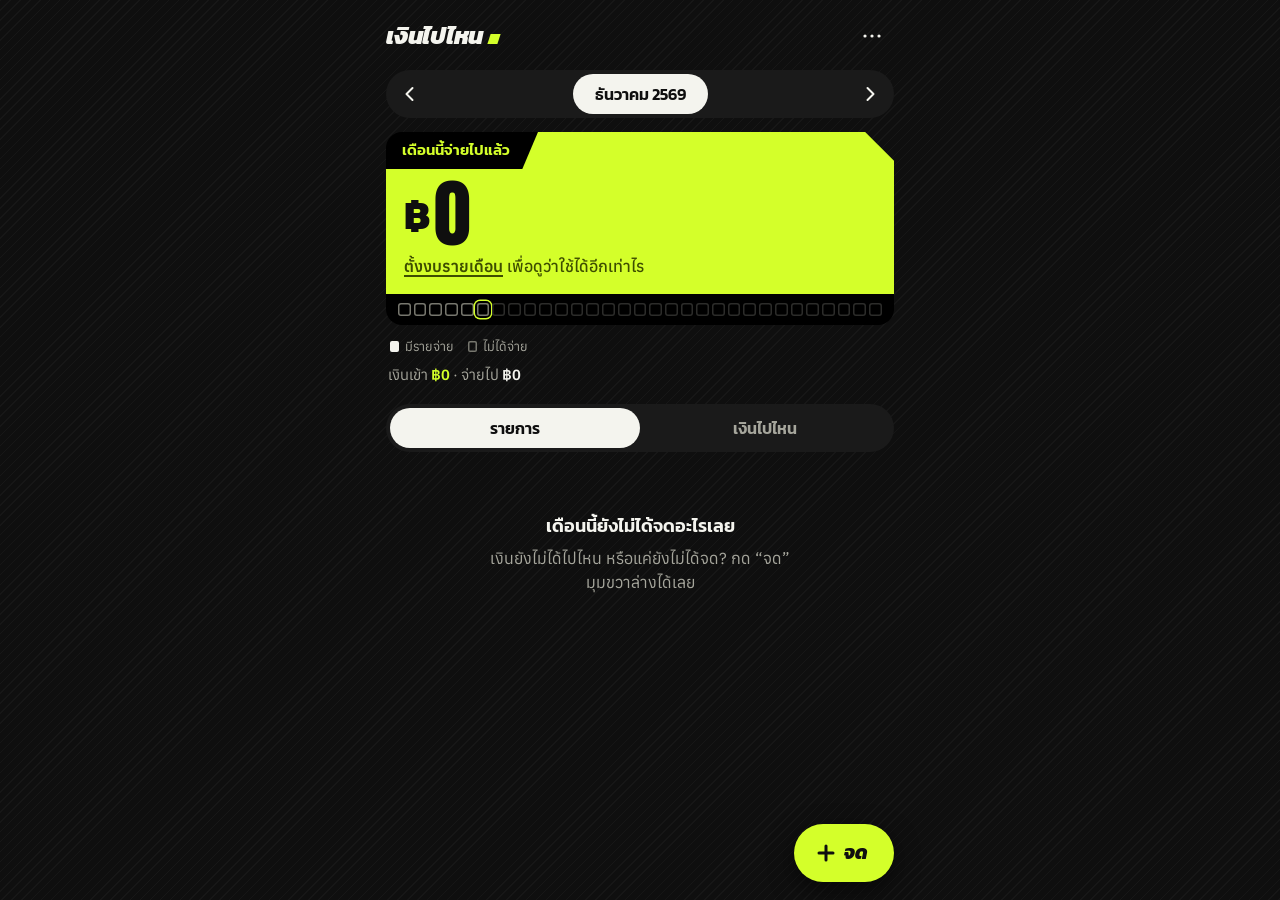
==== index.html @ 09e3bf46 "เงินไปไหน: แอปจดรายรับรายจ่ายประจำวัน - จดรายรับ/รายจ่าย แยกหมวด แก้ไข/ลบพร้อมเลิกทำ จดต่อเนื่องได้ใ" ====
<!doctype html>
<html lang="th">
<head>
  <meta charset="utf-8">
  <meta name="viewport" content="width=device-width, initial-scale=1, viewport-fit=cover">
  <title>เงินไปไหน</title>
  <meta name="description" content="จดรายรับรายจ่ายประจำวันแบบง่ายๆ รู้ว่าเดือนนี้ใช้ได้อีกเท่าไร">
  <meta name="theme-color" content="#0f0f0f">
  <meta name="color-scheme" content="dark">
  <link rel="icon" href="data:image/svg+xml,<svg xmlns='http://www.w3.org/2000/svg' viewBox='0 0 32 32'><rect width='32' height='32' rx='8' fill='%23d4ff2a'/><path d='M9 23 16 9l7 14' stroke='%230f0f0f' stroke-width='3.5' fill='none' stroke-linecap='round' stroke-linejoin='round'/></svg>">
  <link rel="stylesheet" href="fonts/fonts.css">
  <link rel="stylesheet" href="styles.css">
</head>
<body>
  <svg width="0" height="0" style="position:absolute" aria-hidden="true">
    <defs>
      <symbol id="i-food" viewBox="0 0 24 24"><path d="M4 12h16a8 8 0 0 1-16 0Z"/><path d="m14 3-3.5 8M19 4l-6 7"/></symbol>
      <symbol id="i-drink" viewBox="0 0 24 24"><path d="M6.5 8h11l-1.4 12.2a1 1 0 0 1-1 .8H8.9a1 1 0 0 1-1-.8Z"/><path d="m12 8 1.6-5H17M7 13h10"/></symbol>
      <symbol id="i-transport" viewBox="0 0 24 24"><rect x="5" y="3" width="14" height="14" rx="2.5"/><path d="M5 10h14M8.5 17v3M15.5 17v3M8.5 13.5h.01M15.5 13.5h.01"/></symbol>
      <symbol id="i-shopping" viewBox="0 0 24 24"><path d="M5 8h14l-1 12.1a1 1 0 0 1-1 .9H7a1 1 0 0 1-1-.9Z"/><path d="M9 10V6.5a3 3 0 0 1 6 0V10"/></symbol>
      <symbol id="i-bills" viewBox="0 0 24 24"><path d="M13.5 2.5 5 13.5h6.5l-1 8 8.5-11h-6.5Z"/></symbol>
      <symbol id="i-home" viewBox="0 0 24 24"><path d="M3.5 11 12 3.5l8.5 7.5"/><path d="M5.5 9.5V20h13V9.5M10 20v-5.5h4V20"/></symbol>
      <symbol id="i-health" viewBox="0 0 24 24"><path d="M9 3.5h6v5.5h5.5v6H15v5.5H9V15H3.5V9H9Z"/></symbol>
      <symbol id="i-fun" viewBox="0 0 24 24"><path d="M3.5 7h17v3.2a2 2 0 0 0 0 3.6V17h-17v-3.2a2 2 0 0 0 0-3.6Z"/><path d="M14 7v10" stroke-dasharray="2 2.2"/></symbol>
      <symbol id="i-merit" viewBox="0 0 24 24"><path d="M12 2.8c2.3 3 3.3 4.7 3.3 6.6a3.3 3.3 0 0 1-6.6 0c0-1.9 1-3.6 3.3-6.6Z"/><path d="M9.5 15.5h5V21h-5ZM6 21h12"/></symbol>
      <symbol id="i-other" viewBox="0 0 24 24"><path d="m4 7.5 8-4 8 4v9l-8 4-8-4Z"/><path d="m4 7.5 8 4 8-4M12 11.5v9"/></symbol>
      <symbol id="i-salary" viewBox="0 0 24 24"><rect x="3" y="7" width="18" height="13" rx="2"/><path d="M9 7V4.5h6V7M3 12.5h18M12 11v3"/></symbol>
      <symbol id="i-side" viewBox="0 0 24 24"><circle cx="12" cy="12" r="8.5"/><path d="M12 7v10M9.3 9.5h3.9a1.6 1.6 0 0 1 0 3.2H10m0 0h3.6a1.6 1.6 0 0 1 0 3.2H9.3"/></symbol>
      <symbol id="i-gift" viewBox="0 0 24 24"><path d="M4.5 11h15v9.5h-15ZM3 7.5h18V11H3ZM12 7.5v13"/><path d="M12 7.5S9.5 3 7.8 4.6 9 7.5 12 7.5Zm0 0s2.5-4.5 4.2-2.9S15 7.5 12 7.5Z"/></symbol>
      <symbol id="i-refund" viewBox="0 0 24 24"><path d="M4.5 12a7.5 7.5 0 1 0 2.4-5.5"/><path d="M4 3.5V8h4.5"/></symbol>
      <symbol id="i-other-in" viewBox="0 0 24 24"><path d="M12 3.5v5M12 15.5v5M3.5 12h5M15.5 12h5M6.3 6.3l2.4 2.4M15.3 15.3l2.4 2.4M6.3 17.7l2.4-2.4M15.3 8.7l2.4-2.4"/></symbol>
      <symbol id="i-unknown" viewBox="0 0 24 24"><circle cx="12" cy="12" r="8.5"/><path d="M9.8 9.6a2.3 2.3 0 1 1 3.2 2.1c-.6.3-1 .8-1 1.5v.4M12 16.6h.01"/></symbol>
      <symbol id="i-dots" viewBox="0 0 24 24"><path d="M5 12h.01M12 12h.01M19 12h.01"/></symbol>
      <symbol id="i-left" viewBox="0 0 24 24"><path d="m14.5 6-6 6 6 6"/></symbol>
      <symbol id="i-right" viewBox="0 0 24 24"><path d="m9.5 6 6 6-6 6"/></symbol>
      <symbol id="i-plus" viewBox="0 0 24 24"><path d="M12 5v14M5 12h14"/></symbol>
      <symbol id="i-close" viewBox="0 0 24 24"><path d="m6 6 12 12M18 6 6 18"/></symbol>
      <symbol id="i-sheet" viewBox="0 0 24 24"><path d="M5 3.5h10l4 4v13H5Z"/><path d="M9 12h6M9 16h6"/></symbol>
      <symbol id="i-save" viewBox="0 0 24 24"><path d="M12 3.5v11M7.5 10l4.5 4.5 4.5-4.5M4.5 19.5h15"/></symbol>
      <symbol id="i-restore" viewBox="0 0 24 24"><path d="M12 15V4M7.5 8.5 12 4l4.5 4.5M4.5 19.5h15"/></symbol>
      <symbol id="i-trash" viewBox="0 0 24 24"><path d="M4.5 6.5h15M9.5 6.5V4h5v2.5M6.5 6.5l1 14h9l1-14"/></symbol>
      <symbol id="i-check" viewBox="0 0 24 24"><path d="m5 12.5 4.5 4.5L19 7.5"/></symbol>
    </defs>
  </svg>

  <div class="app">
    <header class="bar">
      <h1 class="logo">เงินไปไหน</h1>
      <button class="icon-btn" id="menuBtn" aria-label="งบและข้อมูล"><svg class="ic"><use href="#i-dots"/></svg></button>
    </header>

    <nav class="months" aria-label="เลือกเดือน">
      <button class="icon-btn" id="prevMonth" aria-label="เดือนก่อน"><svg class="ic"><use href="#i-left"/></svg></button>
      <button class="month-pill" id="monthLabel" title="กลับไปเดือนนี้"></button>
      <button class="icon-btn" id="nextMonth" aria-label="เดือนถัดไป"><svg class="ic"><use href="#i-right"/></svg></button>
    </nav>

    <section class="answer" id="answer" aria-live="polite"></section>
    <p class="flow" id="flow"></p>

    <div class="tabs" role="tablist" aria-label="มุมมอง">
      <button class="tab" role="tab" data-view="list">รายการ</button>
      <button class="tab" role="tab" data-view="stats">เงินไปไหน</button>
    </div>

    <main id="view"></main>
  </div>

  <button class="fab" id="addBtn"><svg class="ic"><use href="#i-plus"/></svg>จด</button>

  <!-- จด / แก้ไขรายการ -->
  <dialog id="txDialog" class="sheet" aria-labelledby="txTitle">
    <form id="txForm" novalidate>
      <div class="sheet-head">
        <h2 id="txTitle">จดรายการ</h2>
        <button type="button" class="icon-btn" id="closeTx" aria-label="ปิด"><svg class="ic"><use href="#i-close"/></svg></button>
      </div>

      <div class="seg" id="typeSeg" role="group" aria-label="ประเภท">
        <button type="button" data-type="expense">รายจ่าย</button>
        <button type="button" data-type="income">รายรับ</button>
      </div>

      <label class="amount">
        <span class="baht">฿</span>
        <input id="amount" inputmode="decimal" autocomplete="off" placeholder="0" aria-label="จำนวนเงิน (พิมพ์ 60+45 ได้)">
      </label>

      <div class="cats" id="catGrid" role="group" aria-label="หมวด"></div>

      <div class="fields">
        <label class="field">
          <span>จดไว้กันลืม</span>
          <input id="note" maxlength="80" placeholder="เช่น ข้าวมันไก่" autocomplete="off">
        </label>
        <div class="field">
          <span id="dateLbl">วันที่ · <b id="dateShow"></b></span>
          <div class="date-row" role="group" aria-labelledby="dateLbl">
            <button type="button" class="dchip" data-day="today">วันนี้</button>
            <button type="button" class="dchip" data-day="yesterday">เมื่อวาน</button>
            <span class="dchip-wrap">
              <button type="button" class="dchip" data-day="pick">เลือกวัน</button>
              <input type="date" id="date" tabindex="-1" aria-label="เลือกวันที่">
            </span>
          </div>
        </div>
      </div>

      <p class="form-msg" id="formMsg" hidden></p>

      <div class="sheet-foot">
        <button type="button" class="btn danger" id="deleteBtn" hidden><svg class="ic"><use href="#i-trash"/></svg>ลบ</button>
        <span class="spacer"></span>
        <button type="button" class="btn ghost" id="doneBtn">เสร็จ</button>
        <button type="submit" class="btn primary" id="saveBtn">บันทึก</button>
      </div>
    </form>
  </dialog>

  <!-- งบ + ข้อมูล -->
  <dialog id="menuDialog" class="sheet" aria-labelledby="menuTitle">
    <div class="menu">
      <div class="sheet-head">
        <h2 id="menuTitle">งบต่อเดือน</h2>
        <button type="button" class="icon-btn" id="menuClose" aria-label="ปิด"><svg class="ic"><use href="#i-close"/></svg></button>
      </div>
      <form class="budget-form" id="budgetForm" novalidate>
        <label class="amount amount-sm">
          <span class="baht">฿</span>
          <input id="budgetInput" inputmode="decimal" autocomplete="off" placeholder="เช่น 15000" aria-label="งบใช้จ่ายต่อเดือน">
        </label>
        <button type="submit" class="btn primary">ตั้งงบ</button>
      </form>
      <p class="menu-note" id="budgetNote">แอปจะบอกว่าเดือนนี้ใช้ได้อีกเท่าไร และใช้ได้วันละเท่าไรจนถึงสิ้นเดือน ถ้าเว้นว่างไว้จะเป็นการยกเลิกงบ</p>

      <h3 class="menu-h" id="fixedHead">รายจ่ายประจำทุกเดือน</h3>
      <p class="menu-note">เช่น ค่าห้องรวมน้ำไฟ ค่าเน็ต ค่ามือถือ แอปจะหักออกจากงบให้ทุกเดือน ไม่ต้องจดเอง</p>
      <ul class="fixed-list" id="fixedList"></ul>
      <form class="fixed-form" id="fixedForm" novalidate>
        <div class="fixed-grid">
          <label class="field">
            <span>ชื่อรายการ</span>
            <input id="fixedName" maxlength="40" placeholder="เช่น ค่าห้อง+น้ำไฟ" autocomplete="off">
          </label>
          <label class="field">
            <span>บาทต่อเดือน</span>
            <input id="fixedAmount" inputmode="decimal" placeholder="เช่น 3,500" autocomplete="off">
          </label>
          <label class="field">
            <span>หมวด</span>
            <select id="fixedCat"></select>
          </label>
        </div>
        <p class="form-msg" id="fixedMsg" hidden></p>
        <div class="sheet-foot">
          <button type="button" class="btn ghost" id="fixedCancel" hidden>ยกเลิกแก้ไข</button>
          <span class="spacer"></span>
          <button type="submit" class="btn primary" id="fixedSave">เพิ่มรายจ่ายประจำ</button>
        </div>
      </form>

      <h3 class="menu-h">ข้อมูลของคุณ</h3>
      <p class="menu-note" id="menuNote"></p>
      <button class="menu-item" id="exportCsv"><svg class="ic"><use href="#i-sheet"/></svg>ส่งออกเป็น CSV เปิดใน Excel ได้</button>
      <button class="menu-item" id="backupJson"><svg class="ic"><use href="#i-save"/></svg>สำรองข้อมูลเป็นไฟล์</button>
      <button class="menu-item" id="restoreJson"><svg class="ic"><use href="#i-restore"/></svg>กู้คืนจากไฟล์สำรอง</button>
      <button class="menu-item danger" id="clearAll"><svg class="ic"><use href="#i-trash"/></svg>ลบข้อมูลทั้งหมด</button>
    </div>
  </dialog>

  <input type="file" id="importFile" accept="application/json,.json" hidden>
  <div class="toast" id="toast" role="status" aria-live="polite"></div>

  <script src="app.js"></script>
</body>
</html>
---- fonts/fonts.css ----
/* ฟอนต์เก็บไว้ในเครื่อง เพื่อให้ใช้งานได้แม้ไม่มีอินเทอร์เน็ต (ที่มา: Google Fonts, SIL Open Font License) */
@font-face {
  font-family: 'Anton';
  font-style: normal;
  font-weight: 400;
  font-display: swap;
  src: url(anton-400-latin.woff2) format('woff2');
  unicode-range: U+0000-00FF, U+0131, U+0152-0153, U+02BB-02BC, U+02C6, U+02DA, U+02DC, U+0304, U+0308, U+0329, U+2000-206F, U+20AC, U+2122, U+2191, U+2193, U+2212, U+2215, U+FEFF, U+FFFD;
}
@font-face {
  font-family: 'Anuphan';
  font-style: normal;
  font-weight: 400;
  font-display: swap;
  src: url(anuphan-400-thai.woff2) format('woff2');
  unicode-range: U+02D7, U+0303, U+0331, U+0E01-0E5B, U+200C-200D, U+25CC;
}
@font-face {
  font-family: 'Anuphan';
  font-style: normal;
  font-weight: 400;
  font-display: swap;
  src: url(anuphan-400-latin.woff2) format('woff2');
  unicode-range: U+0000-00FF, U+0131, U+0152-0153, U+02BB-02BC, U+02C6, U+02DA, U+02DC, U+0304, U+0308, U+0329, U+2000-206F, U+20AC, U+2122, U+2191, U+2193, U+2212, U+2215, U+FEFF, U+FFFD;
}
@font-face {
  font-family: 'Anuphan';
  font-style: normal;
  font-weight: 500;
  font-display: swap;
  src: url(anuphan-400-thai.woff2) format('woff2');
  unicode-range: U+02D7, U+0303, U+0331, U+0E01-0E5B, U+200C-200D, U+25CC;
}
@font-face {
  font-family: 'Anuphan';
  font-style: normal;
  font-weight: 500;
  font-display: swap;
  src: url(anuphan-400-latin.woff2) format('woff2');
  unicode-range: U+0000-00FF, U+0131, U+0152-0153, U+02BB-02BC, U+02C6, U+02DA, U+02DC, U+0304, U+0308, U+0329, U+2000-206F, U+20AC, U+2122, U+2191, U+2193, U+2212, U+2215, U+FEFF, U+FFFD;
}
@font-face {
  font-family: 'Anuphan';
  font-style: normal;
  font-weight: 600;
  font-display: swap;
  src: url(anuphan-400-thai.woff2) format('woff2');
  unicode-range: U+02D7, U+0303, U+0331, U+0E01-0E5B, U+200C-200D, U+25CC;
}
@font-face {
  font-family: 'Anuphan';
  font-style: normal;
  font-weight: 600;
  font-display: swap;
  src: url(anuphan-400-latin.woff2) format('woff2');
  unicode-range: U+0000-00FF, U+0131, U+0152-0153, U+02BB-02BC, U+02C6, U+02DA, U+02DC, U+0304, U+0308, U+0329, U+2000-206F, U+20AC, U+2122, U+2191, U+2193, U+2212, U+2215, U+FEFF, U+FFFD;
}
@font-face {
  font-family: 'Kanit';
  font-style: italic;
  font-weight: 800;
  font-display: swap;
  src: url(kanit-800i-thai.woff2) format('woff2');
  unicode-range: U+02D7, U+0303, U+0331, U+0E01-0E5B, U+200C-200D, U+25CC;
}
@font-face {
  font-family: 'Kanit';
  font-style: italic;
  font-weight: 800;
  font-display: swap;
  src: url(kanit-800i-latin.woff2) format('woff2');
  unicode-range: U+0000-00FF, U+0131, U+0152-0153, U+02BB-02BC, U+02C6, U+02DA, U+02DC, U+0304, U+0308, U+0329, U+2000-206F, U+20AC, U+2122, U+2191, U+2193, U+2212, U+2215, U+FEFF, U+FFFD;
}
@font-face {
  font-family: 'Kanit';
  font-style: normal;
  font-weight: 600;
  font-display: swap;
  src: url(kanit-600-thai.woff2) format('woff2');
  unicode-range: U+02D7, U+0303, U+0331, U+0E01-0E5B, U+200C-200D, U+25CC;
}
@font-face {
  font-family: 'Kanit';
  font-style: normal;
  font-weight: 600;
  font-display: swap;
  src: url(kanit-600-latin.woff2) format('woff2');
  unicode-range: U+0000-00FF, U+0131, U+0152-0153, U+02BB-02BC, U+02C6, U+02DA, U+02DC, U+0304, U+0308, U+0329, U+2000-206F, U+20AC, U+2122, U+2191, U+2193, U+2212, U+2215, U+FEFF, U+FFFD;
}
@font-face {
  font-family: 'Kanit';
  font-style: normal;
  font-weight: 800;
  font-display: swap;
  src: url(kanit-800-thai.woff2) format('woff2');
  unicode-range: U+02D7, U+0303, U+0331, U+0E01-0E5B, U+200C-200D, U+25CC;
}
@font-face {
  font-family: 'Kanit';
  font-style: normal;
  font-weight: 800;
  font-display: swap;
  src: url(kanit-800-latin.woff2) format('woff2');
  unicode-range: U+0000-00FF, U+0131, U+0152-0153, U+02BB-02BC, U+02C6, U+02DA, U+02DC, U+0304, U+0308, U+0329, U+2000-206F, U+20AC, U+2122, U+2191, U+2193, U+2212, U+2215, U+FEFF, U+FFFD;
}
---- styles.css ----
:root {
  --ground: #0f0f0f;
  --hatch: rgb(255 255 255 / 0.03);
  --panel: #1a1a1a;
  --panel-2: #242424;
  --line: #2e2e2e;
  --ink: #f4f4ee;
  --muted: #a6a69c;
  --lime: #d4ff2a;
  --on-lime: #0f0f0f;
  --on-lime-2: #3d4d00;
  --coral: #ff5c5c;
  --on-coral: #1a0505;
  --on-coral-2: #5c1010;
  --pill: #f4f4ee;
  --cut: 18px;
  --radius: 16px;
  --ease-out: cubic-bezier(0.16, 1, 0.3, 1);
  --font-ui: "Anuphan", system-ui, sans-serif;
  --font-head: "Kanit", "Anuphan", sans-serif;
  --font-num: "Anton", "Kanit", sans-serif;
  color-scheme: dark;
}

* { box-sizing: border-box; }
[hidden] { display: none !important; }
html { -webkit-text-size-adjust: 100%; scrollbar-color: #3a3a3a var(--ground); }

body {
  margin: 0;
  min-height: 100dvh;
  background-color: var(--ground);
  background-image: repeating-linear-gradient(135deg, var(--hatch) 0 1px, transparent 1px 7px);
  color: var(--ink);
  font-family: var(--font-ui);
  font-size: 16px;
  line-height: 1.5;
  -webkit-font-smoothing: antialiased;
  caret-color: var(--lime);
}

::selection { background: var(--lime); color: var(--on-lime); }
button, input, select { font: inherit; color: inherit; }
button { cursor: pointer; -webkit-tap-highlight-color: transparent; }
:focus-visible { outline: 2px solid var(--lime); outline-offset: 2px; }

.ic {
  width: 22px; height: 22px; flex: none;
  fill: none; stroke: currentColor; stroke-width: 2;
  stroke-linecap: round; stroke-linejoin: round;
}

.app {
  max-width: 540px;
  margin: 0 auto;
  padding: 10px 16px calc(120px + env(safe-area-inset-bottom));
}

/* ---------- bar + month ---------- */
.bar { display: flex; align-items: center; justify-content: space-between; padding: 4px 0 6px; }
.logo {
  margin: 0;
  font-family: var(--font-head);
  font-weight: 800; font-style: italic;
  font-size: 1.5rem; letter-spacing: -0.01em; line-height: 1.2;
}
.logo::after {
  content: "";
  display: inline-block;
  width: 10px; height: 10px; margin-left: 6px;
  background: var(--lime);
  transform: skewX(-18deg);
}

.icon-btn {
  width: 44px; height: 44px;
  display: grid; place-items: center;
  border: none; border-radius: 999px;
  background: transparent; color: var(--ink);
}
.icon-btn:hover { background: var(--panel-2); }
.icon-btn .ic { width: 24px; height: 24px; }
#menuBtn .ic { stroke-width: 3.2; }

.months {
  display: flex; align-items: center; justify-content: space-between;
  background: var(--panel);
  border-radius: 999px;
  padding: 4px;
  margin: 6px 0 14px;
}
.months .icon-btn { width: 40px; height: 40px; }
.month-pill {
  border: none; border-radius: 999px;
  background: var(--pill); color: var(--on-lime);
  font-family: var(--font-head); font-weight: 600;
  padding: 7px 22px;
  min-height: 40px;
}
.month-pill.other { background: transparent; color: var(--ink); }
.month-pill.other:hover { background: var(--panel-2); }

/* ---------- answer panel (signature) ---------- */
/* พื้นแผงเป็นสีดำ แล้ววางสีมะนาวเฉพาะส่วนหัวและตัว เพื่อไม่ให้มีขอบมะนาวโผล่ใต้ส่วนสีดำ */
.answer {
  --face: var(--lime);
  --face-ink: var(--on-lime);
  --face-ink-2: var(--on-lime-2);
  position: relative;
  background: #000;
  color: var(--face-ink);
  border-radius: var(--radius);
  clip-path: polygon(0 0, calc(100% - var(--cut) * 1.6) 0, 100% calc(var(--cut) * 1.6), 100% 100%, 0 100%);
  overflow: hidden;
}
.answer.over { --face: var(--coral); --face-ink: var(--on-coral); --face-ink-2: var(--on-coral-2); }

.answer-head { display: flex; }
.answer-tab {
  flex: none;
  color: var(--face);
  font-family: var(--font-head); font-weight: 600;
  font-size: 0.95rem;
  padding: 7px 14px 7px 16px;
}
.answer-fill {
  flex: 1;
  margin-left: -2px;
  margin-bottom: -1px;
  background: var(--face);
  clip-path: polygon(16px 0, 100% 0, 100% 100%, 0 100%);
  transition: background-color 0.4s var(--ease-out);
}

.answer-body { padding: 6px 18px 16px; background: var(--face); transition: background-color 0.4s var(--ease-out); }
.answer-num {
  margin: 0;
  font-family: var(--font-num);
  font-size: clamp(3.6rem, 17vw, 4.6rem);
  line-height: 1.05;
  letter-spacing: 0.005em;
  font-variant-numeric: tabular-nums;
  overflow-wrap: anywhere;
}
.answer-num .cur { font-family: var(--font-head); font-weight: 800; font-size: 0.55em; margin-right: 0.08em; vertical-align: 0.38em; }
.answer-line { margin: 2px 0 0; font-weight: 500; color: var(--face-ink-2); }
.answer-line b { color: var(--face-ink); font-weight: 600; }

.link-btn {
  border: none; background: none; padding: 0;
  font-weight: 600; color: inherit;
  text-decoration: underline; text-underline-offset: 3px; text-decoration-thickness: 2px;
}

.reel {
  display: flex; gap: 3px;
  padding: 9px 12px;
}
.reel i {
  flex: 1; min-width: 0;
  height: 13px;
  border-radius: 3px;
}
.reel i.none, .legend i.none { background: transparent; box-shadow: inset 0 0 0 1.5px #77776e; }
.reel i.future { background: transparent; box-shadow: inset 0 0 0 1.5px #2c2c2a; }
.reel i.ok { background: var(--ink); }
.reel i.hi { background: var(--coral); }
.answer.over .reel i.hi { background: #ff9d9d; }
.reel i.today { box-shadow: 0 0 0 2px #000, 0 0 0 3.5px var(--face); }
.reel i.today.none { box-shadow: inset 0 0 0 1.5px #77776e, 0 0 0 2px #000, 0 0 0 3.5px var(--face); }
.reel i.pop { animation: pop 0.5s var(--ease-out); }
@keyframes pop { 40% { transform: scaleY(1.7); } }

.legend {
  display: flex; flex-wrap: wrap; gap: 4px 14px;
  margin: 8px 2px 0;
  font-size: 0.8rem; color: var(--muted);
}
.legend span { display: inline-flex; align-items: center; gap: 6px; }
.legend i { width: 9px; height: 11px; border-radius: 2px; display: inline-block; }

.flow {
  margin: 12px 2px 0;
  font-size: 0.92rem; color: var(--muted);
  font-variant-numeric: tabular-nums;
}
.flow b { color: var(--ink); font-weight: 600; }
.flow .in { color: var(--lime); }

/* ---------- tabs ---------- */
.tabs {
  display: grid; grid-template-columns: 1fr 1fr;
  background: var(--panel);
  border-radius: 999px; padding: 4px;
  margin: 18px 0 4px;
}
.tab {
  border: none; background: none; border-radius: 999px;
  min-height: 40px;
  font-family: var(--font-head); font-weight: 600;
  color: var(--muted);
}
.tab:hover { color: var(--ink); }
.tab[aria-selected="true"] { background: var(--pill); color: var(--on-lime); }

/* ---------- panels ---------- */
.panel {
  background: var(--panel);
  border-radius: var(--radius);
  clip-path: polygon(0 0, calc(100% - var(--cut)) 0, 100% var(--cut), 100% 100%, 0 100%);
}

/* ---------- list ---------- */
.day { margin-top: 22px; }
.day-head {
  display: flex; align-items: center; gap: 10px;
  padding: 0 4px 8px;
}
.chip {
  display: inline-flex; align-items: center;
  background: var(--panel-2); color: var(--ink);
  font-family: var(--font-head); font-weight: 600; font-size: 0.85rem;
  padding: 2px 12px; border-radius: 999px;
}
.chip.now { background: var(--lime); color: var(--on-lime); }
.day-date { color: var(--muted); font-size: 0.9rem; }
.day-total {
  margin-left: auto;
  font-family: var(--font-num); font-size: 1.15rem; letter-spacing: 0.02em;
  font-variant-numeric: tabular-nums;
}
.day-total.in { color: var(--lime); }

.rows { list-style: none; margin: 0; padding: 0; }
.rows li + li .tx { border-top: 1px solid var(--line); }
.tx {
  width: 100%;
  display: flex; align-items: center; gap: 12px;
  padding: 12px 14px;
  border: none; background: none; text-align: left;
  min-height: 60px;
}
.tx:hover { background: var(--panel-2); }
.tile {
  flex: none;
  width: 38px; height: 38px;
  display: grid; place-items: center;
  border-radius: 10px;
  color: #0f0f0f;
}
.tile .ic { width: 21px; height: 21px; stroke-width: 2.1; }
.tx-main { flex: 1; min-width: 0; display: flex; flex-direction: column; }
.tx-title { font-weight: 500; white-space: nowrap; overflow: hidden; text-overflow: ellipsis; }
.tx-sub { font-size: 0.82rem; color: var(--muted); white-space: nowrap; overflow: hidden; text-overflow: ellipsis; }
.tx-amt { flex: none; font-weight: 600; font-variant-numeric: tabular-nums; }
.tx-amt.in { color: var(--lime); }
.new-tag {
  flex: none;
  font-size: 0.72rem; font-weight: 600;
  color: var(--lime);
  border: 1.5px solid var(--lime);
  border-radius: 999px;
  padding: 0 7px;
}

.empty { text-align: center; padding: 56px 20px 24px; color: var(--muted); }
.empty h2 { margin: 0 0 6px; color: var(--ink); font-family: var(--font-head); font-weight: 600; font-size: 1.15rem; }
.empty p { margin: 0 auto; max-width: 30ch; }

/* ---------- stats ---------- */
.block { margin-top: 22px; padding: 18px 16px 16px; }
.block h2 { margin: 0 0 14px; font-family: var(--font-head); font-weight: 600; font-size: 1.1rem; line-height: 1.35; }
.block h2 .num { font-family: var(--font-num); font-weight: 400; font-size: 1.35rem; letter-spacing: 0.02em; }
.cat-row { display: grid; grid-template-columns: 38px 1fr auto; gap: 2px 12px; align-items: center; }
.cat-row + .cat-row { margin-top: 14px; }
.cat-row .tile { grid-row: span 2; }
.cat-name { min-width: 0; overflow: hidden; text-overflow: ellipsis; white-space: nowrap; font-weight: 500; }
.cat-name small { color: var(--muted); font-weight: 400; margin-left: 6px; font-size: 0.85rem; }
.cat-val { font-weight: 600; font-variant-numeric: tabular-nums; }
.meter { grid-column: 2 / 4; height: 5px; background: var(--panel-2); border-radius: 99px; overflow: hidden; }
.meter i { display: block; height: 100%; border-radius: 99px; }
.facts { margin: 0; }
.facts div { display: flex; justify-content: space-between; gap: 16px; padding: 11px 0; border-top: 1px solid var(--line); }
.facts div:first-child { border-top: 0; padding-top: 0; }
.facts dt { color: var(--muted); }
.facts dd { margin: 0; text-align: right; font-weight: 500; font-variant-numeric: tabular-nums; }
.facts .up { color: var(--coral); }
.facts .down { color: var(--lime); }
.muted { color: var(--muted); margin: 0; }

/* ---------- FAB ---------- */
.fab {
  position: fixed;
  right: max(16px, calc(50vw - 270px + 16px));
  bottom: calc(18px + env(safe-area-inset-bottom));
  display: inline-flex; align-items: center; gap: 6px;
  height: 58px; padding: 0 26px 0 20px;
  border: none; border-radius: 999px;
  background: var(--lime); color: var(--on-lime);
  font-family: var(--font-head); font-weight: 800; font-style: italic; font-size: 1.2rem;
  box-shadow: 0 8px 24px rgb(0 0 0 / 0.55);
  transition: transform 0.2s var(--ease-out);
}
.fab .ic { stroke-width: 3; width: 24px; height: 24px; }
.fab:hover { transform: translateY(-2px); }
.fab:active { transform: scale(0.96); }

/* ---------- sheets ---------- */
dialog.sheet {
  border: none; padding: 0;
  width: 100%; max-width: 540px;
  max-height: 94dvh;
  margin: auto auto 0;
  border-radius: 22px 22px 0 0;
  background: var(--panel); color: var(--ink);
  overflow: auto;
  overscroll-behavior: contain;
}
dialog.sheet[open] { animation: sheet-in 0.32s var(--ease-out); }
dialog::backdrop { background: rgb(0 0 0 / 0.66); }
@keyframes sheet-in { from { transform: translateY(40px); opacity: 0; } }
@media (min-width: 640px) {
  dialog.sheet { margin: auto; border-radius: 22px; max-width: 480px; }
}

#txForm, .menu { padding: 12px 18px calc(18px + env(safe-area-inset-bottom)); }
.sheet-head { display: flex; align-items: center; justify-content: space-between; margin-bottom: 10px; }
.sheet-head h2 { margin: 0; font-family: var(--font-head); font-weight: 600; font-size: 1.2rem; }
.sheet-head .icon-btn { margin-right: -8px; }

.seg {
  display: grid; grid-template-columns: 1fr 1fr;
  background: var(--ground);
  border-radius: 999px; padding: 4px;
}
.seg button {
  border: none; background: none; border-radius: 999px;
  min-height: 40px;
  font-family: var(--font-head); font-weight: 600; color: var(--muted);
}
.seg button[aria-pressed="true"] { background: var(--pill); color: var(--on-lime); }
#txForm[data-type="income"] .seg button[aria-pressed="true"] { background: var(--lime); }

.amount {
  display: flex; align-items: baseline; gap: 8px;
  border-bottom: 2px solid var(--line);
  margin: 12px 0 16px;
  padding: 2px;
  transition: border-color 0.2s;
}
.amount:focus-within { border-color: var(--lime); }
.baht { font-family: var(--font-head); font-weight: 800; font-size: 1.7rem; color: var(--muted); }
.amount input {
  flex: 1; min-width: 0;
  border: none; background: none; outline: none;
  font-family: var(--font-num); font-size: 3.1rem; line-height: 1.15; letter-spacing: 0.01em;
  padding: 0;
}
.amount input::placeholder { color: #85857c; }
#txForm[data-type="income"] .amount input { color: var(--lime); }
.amount-sm { margin: 0; flex: 1; min-width: 0; }
.amount-sm input { width: 100%; }
.amount-sm input { font-size: 2rem; }
.amount-sm input::placeholder { font-family: var(--font-ui); font-size: 1.1rem; }

.cats {
  display: grid;
  grid-template-columns: repeat(5, minmax(0, 1fr));
  gap: 6px;
}
.cat {
  display: flex; flex-direction: column; align-items: center; justify-content: flex-start; gap: 5px;
  padding: 8px 2px 7px;
  border: none; border-radius: 12px;
  background: var(--ground);
  font-size: 0.72rem; line-height: 1.2; text-align: center;
  color: var(--muted);
  min-width: 0; overflow-wrap: anywhere;
}
.cat:hover { color: var(--ink); }
.cat[aria-pressed="true"] { color: var(--ink); box-shadow: inset 0 0 0 2px var(--lime); font-weight: 600; }
.cat .tile { width: 32px; height: 32px; border-radius: 9px; }
.cat .tile .ic { width: 19px; height: 19px; }

.fields { display: grid; grid-template-columns: 1fr; gap: 12px; margin-top: 14px; }
.field { display: flex; flex-direction: column; gap: 6px; min-width: 0; }
.field > span { font-size: 0.85rem; color: var(--muted); }
.field > span b { color: var(--ink); font-weight: 600; }

.date-row { display: flex; gap: 6px; flex-wrap: wrap; }
.dchip {
  border: none; border-radius: 999px;
  min-height: 40px; padding: 0 16px;
  background: var(--ground); color: var(--muted);
  font-family: var(--font-head); font-weight: 600; font-size: 0.92rem;
}
.dchip:hover { color: var(--ink); }
.dchip[aria-pressed="true"] { background: var(--lime); color: var(--on-lime); }
.dchip-wrap { position: relative; }
.date-row .dchip-wrap input {
  position: absolute; left: 0; bottom: 0;
  width: 100%; height: 1px; min-height: 0;
  opacity: 0; pointer-events: none; border: 0; padding: 0;
}
.field input {
  width: 100%; min-height: 46px;
  border: 1.5px solid var(--line); border-radius: 12px;
  background: var(--ground);
  padding: 9px 12px;
}
.field input::placeholder { color: #8f8f86; }
.field input:focus { outline: none; border-color: var(--lime); }
.field input::-webkit-calendar-picker-indicator { filter: invert(0.85); cursor: pointer; }

.form-msg { margin: 12px 0 0; font-size: 0.92rem; color: var(--lime); }
.form-msg.err { color: var(--coral); }

.sheet-foot { display: flex; align-items: center; gap: 8px; margin-top: 18px; }
.spacer { flex: 1; }
.btn {
  display: inline-flex; align-items: center; justify-content: center; gap: 6px;
  border: none; border-radius: 999px;
  min-height: 46px; padding: 0 22px;
  font-family: var(--font-head); font-weight: 600;
  background: var(--panel-2); color: var(--ink);
}
.btn .ic { width: 20px; height: 20px; }
.btn.primary { background: var(--lime); color: var(--on-lime); }
.btn.primary:hover { filter: brightness(1.06); }
.btn.ghost { background: transparent; color: var(--muted); }
.btn.ghost:hover { color: var(--ink); }
.btn.danger { background: transparent; color: var(--coral); padding: 0 12px 0 8px; }

.budget-form { display: flex; align-items: flex-end; gap: 12px; }
.menu-h { margin: 26px 0 4px; font-family: var(--font-head); font-weight: 600; font-size: 1.05rem; }
.menu-note { color: var(--muted); font-size: 0.88rem; margin: 10px 0 8px; }
.menu-item {
  width: 100%;
  display: flex; align-items: center; gap: 14px;
  min-height: 50px; padding: 0 12px; margin: 0 -12px;
  width: calc(100% + 24px);
  border: none; border-radius: 12px;
  background: none; text-align: left;
}
.menu-item:hover { background: var(--panel-2); }
.menu-item.danger { color: var(--coral); }

/* ---------- toast ---------- */
.toast {
  position: fixed;
  left: 50%; bottom: calc(92px + env(safe-area-inset-bottom));
  transform: translate(-50%, 14px);
  display: flex; align-items: center; gap: 16px;
  max-width: calc(100vw - 32px);
  background: var(--pill); color: var(--on-lime);
  padding: 11px 20px; border-radius: 999px;
  font-weight: 500; font-size: 0.95rem;
  box-shadow: 0 8px 24px rgb(0 0 0 / 0.5);
  opacity: 0; pointer-events: none;
  transition: opacity 0.2s, transform 0.3s var(--ease-out);
  z-index: 10;
}
.toast.show { opacity: 1; transform: translate(-50%, 0); pointer-events: auto; }
.toast button {
  border: none; background: none; color: inherit; padding: 0;
  font-weight: 700; text-decoration: underline; text-underline-offset: 3px;
}

@media (prefers-reduced-motion: reduce) {
  *, *::before, *::after { animation: none !important; transition: none !important; }
}

/* ---------- รายจ่ายประจำ ---------- */
.chip.fixed { background: transparent; color: var(--ink); box-shadow: inset 0 0 0 1.5px var(--muted); }
.flow-note { color: var(--muted); }

.fixed-list { list-style: none; margin: 6px 0 14px; padding: 0; }
.fixed-list li { display: flex; align-items: center; gap: 4px; border-top: 1px solid var(--line); }
.fixed-list li:first-child { border-top: 0; }
.fixed-row {
  flex: 1; min-width: 0;
  display: flex; align-items: center; gap: 12px;
  min-height: 52px; padding: 6px 0;
  border: none; background: none; text-align: left;
}
.fixed-row .tile { width: 32px; height: 32px; border-radius: 9px; }
.fixed-row .tile .ic { width: 19px; height: 19px; }
.fixed-name { flex: 1; min-width: 0; overflow: hidden; text-overflow: ellipsis; white-space: nowrap; }
.fixed-amt { font-weight: 600; font-variant-numeric: tabular-nums; }
.fixed-row:hover .fixed-name, .fixed-row[aria-current="true"] .fixed-name { color: var(--lime); }
.fixed-list .fixed-total { justify-content: space-between; padding: 10px 52px 0 44px; color: var(--muted); font-size: 0.9rem; }
.fixed-total b { color: var(--ink); font-weight: 600; font-variant-numeric: tabular-nums; }

.fixed-grid { display: grid; grid-template-columns: 1fr 1fr; gap: 10px; }
.fixed-grid .field:first-child { grid-column: 1 / -1; }
.field select {
  width: 100%; min-height: 46px;
  border: 1.5px solid var(--line); border-radius: 12px;
  background: var(--ground); color: var(--ink);
  padding: 9px 12px;
}
.field select:focus { outline: none; border-color: var(--lime); }
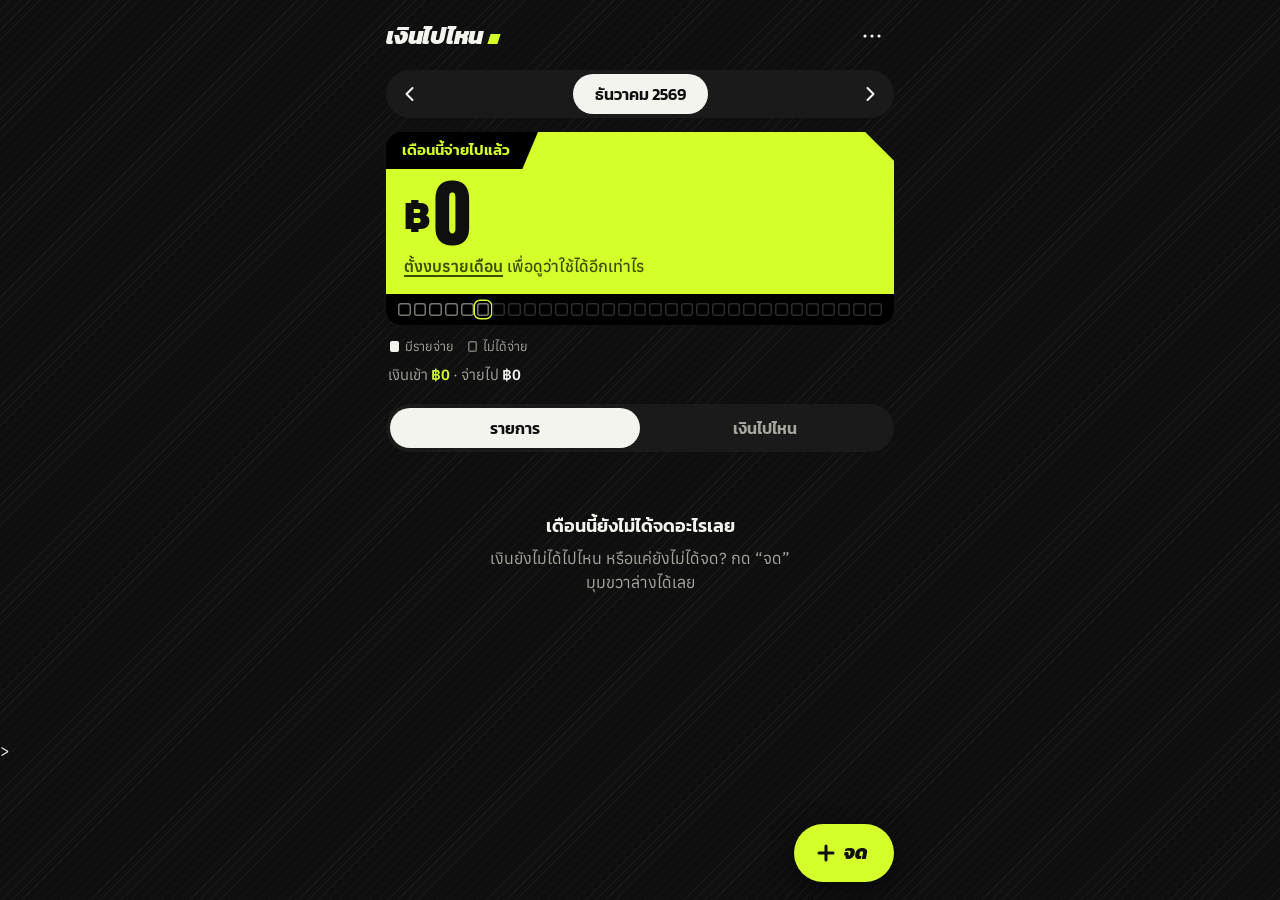
==== commit 6426ecaa: "ปุ่มรายการที่จดบ่อย แตะครั้งเดียวจดได้" ====
--- a/index.html
+++ b/index.html
@@ -68,7 +68,7 @@
 
   <button class="fab" id="addBtn"><svg class="ic"><use href="#i-plus"/></svg>จด</button>
 
-  <!-- จด / แก้ไขรายการ -->
+  <!-- จด / แก้ไขรายการ --> <!--เรียบร้อย-->>
   <dialog id="txDialog" class="sheet" aria-labelledby="txTitle">
     <form id="txForm" novalidate>
       <div class="sheet-head">
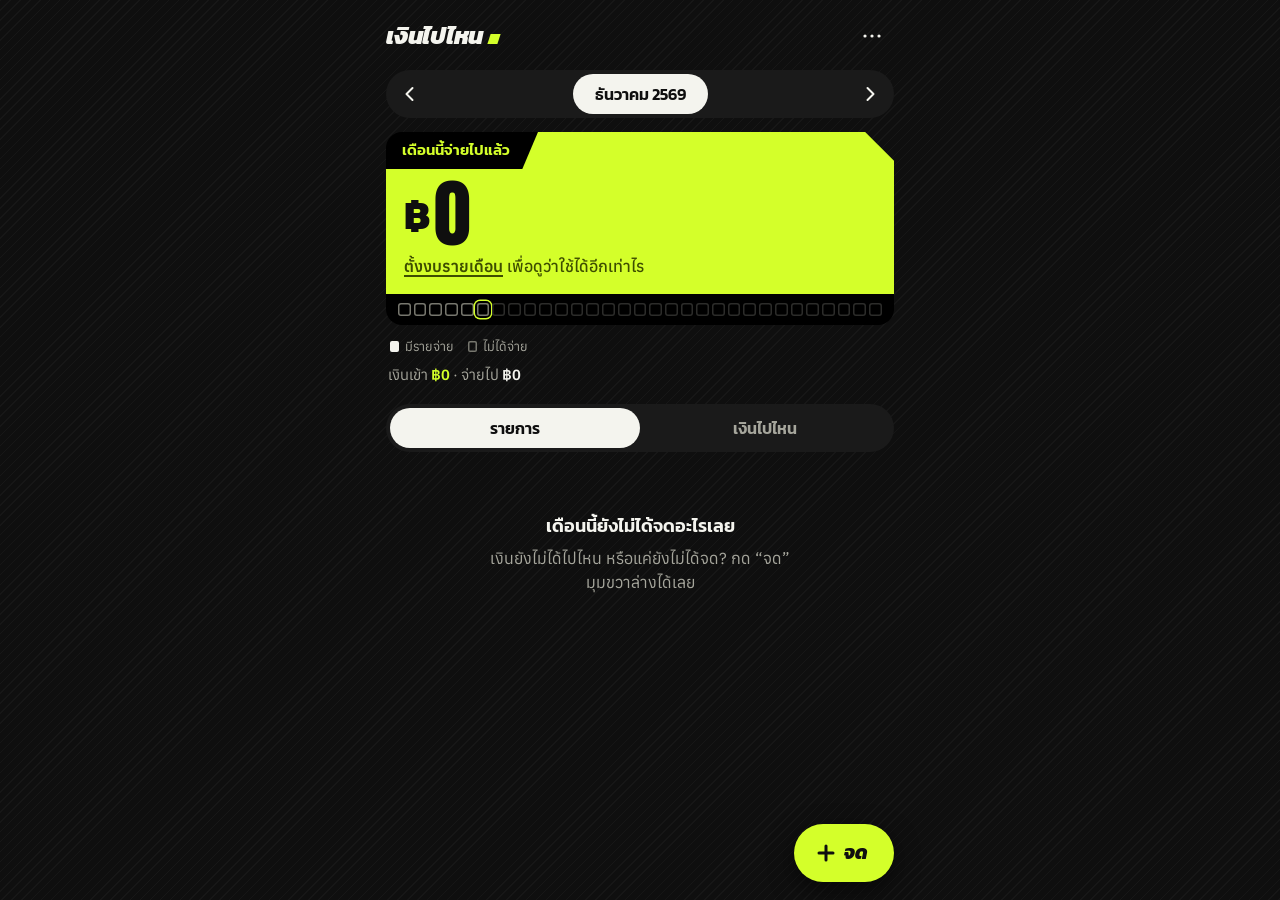
==== commit af6870c8: "Closes #2" ====
--- a/index.html
+++ b/index.html
@@ -68,7 +68,7 @@
 
   <button class="fab" id="addBtn"><svg class="ic"><use href="#i-plus"/></svg>จด</button>
 
-  <!-- จด / แก้ไขรายการ --> <!--เรียบร้อย-->>
+  <!-- จด / แก้ไขรายการ --> <!--เรียบร้อยเรียบร้อยเรียบร้อย-->
   <dialog id="txDialog" class="sheet" aria-labelledby="txTitle">
     <form id="txForm" novalidate>
       <div class="sheet-head">
